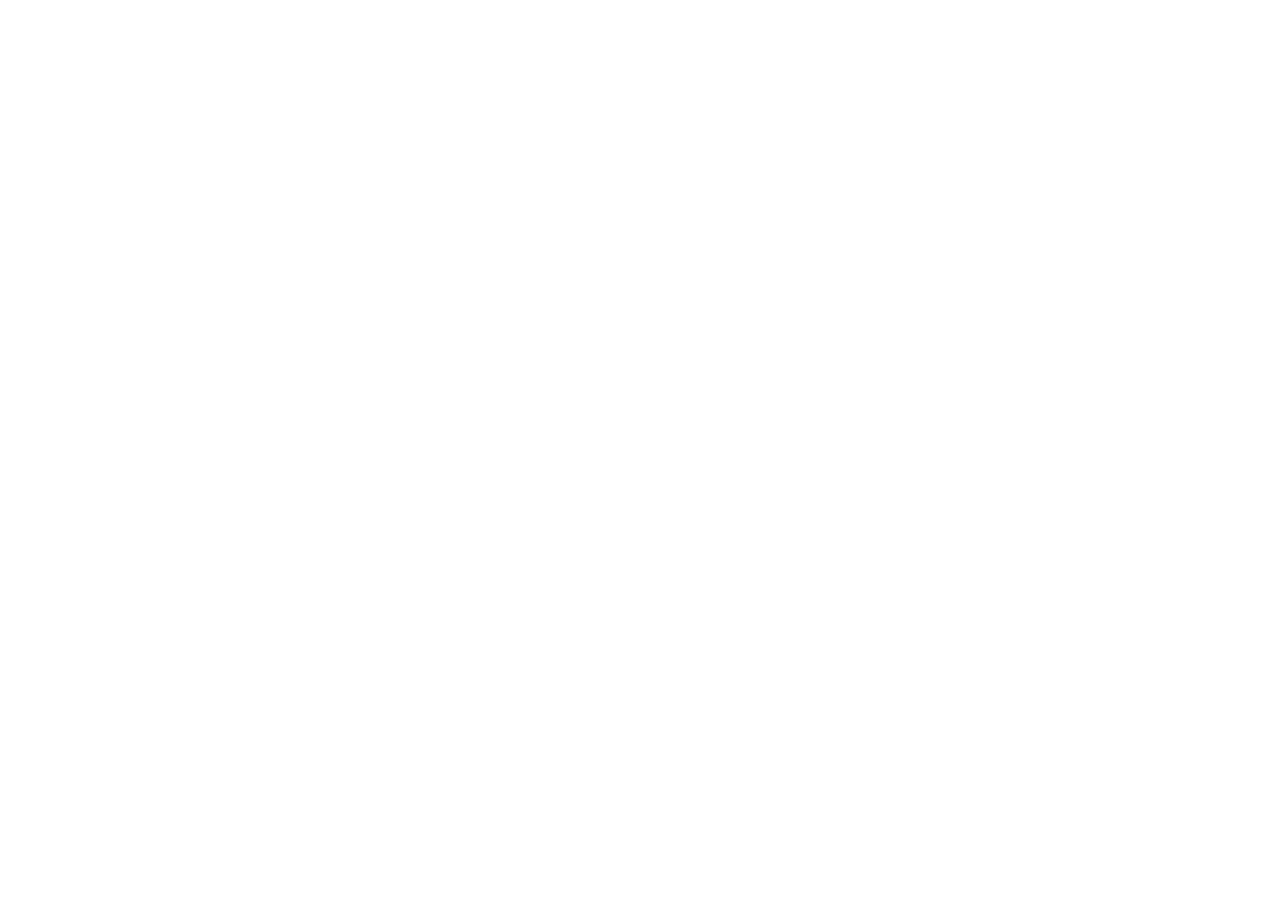
==== index.html @ 8f742b1a "first commit" ====
<!DOCTYPE html>
<html lang="es">
	<head>
		<meta charset="UTF-8">
		<meta name="viewport" content="width=device-width, initial-scale=1" />
		<meta http-equiv="X-UA-Compatible" content="ie=edge" />
		<link rel="stylesheet" href="css/materialize.min.css">
		<link rel="stylesheet" href="css/style.css">
		<title>lyft</title>
	</head>
	<body>
		<script src="js/materialize.min.js"></script>
		<script src="https://code.jquery.com/jquery-3.2.1.min.js"></script>
		<script type="text/javascript" src="js/main.js"></script>
	</body>
</html>
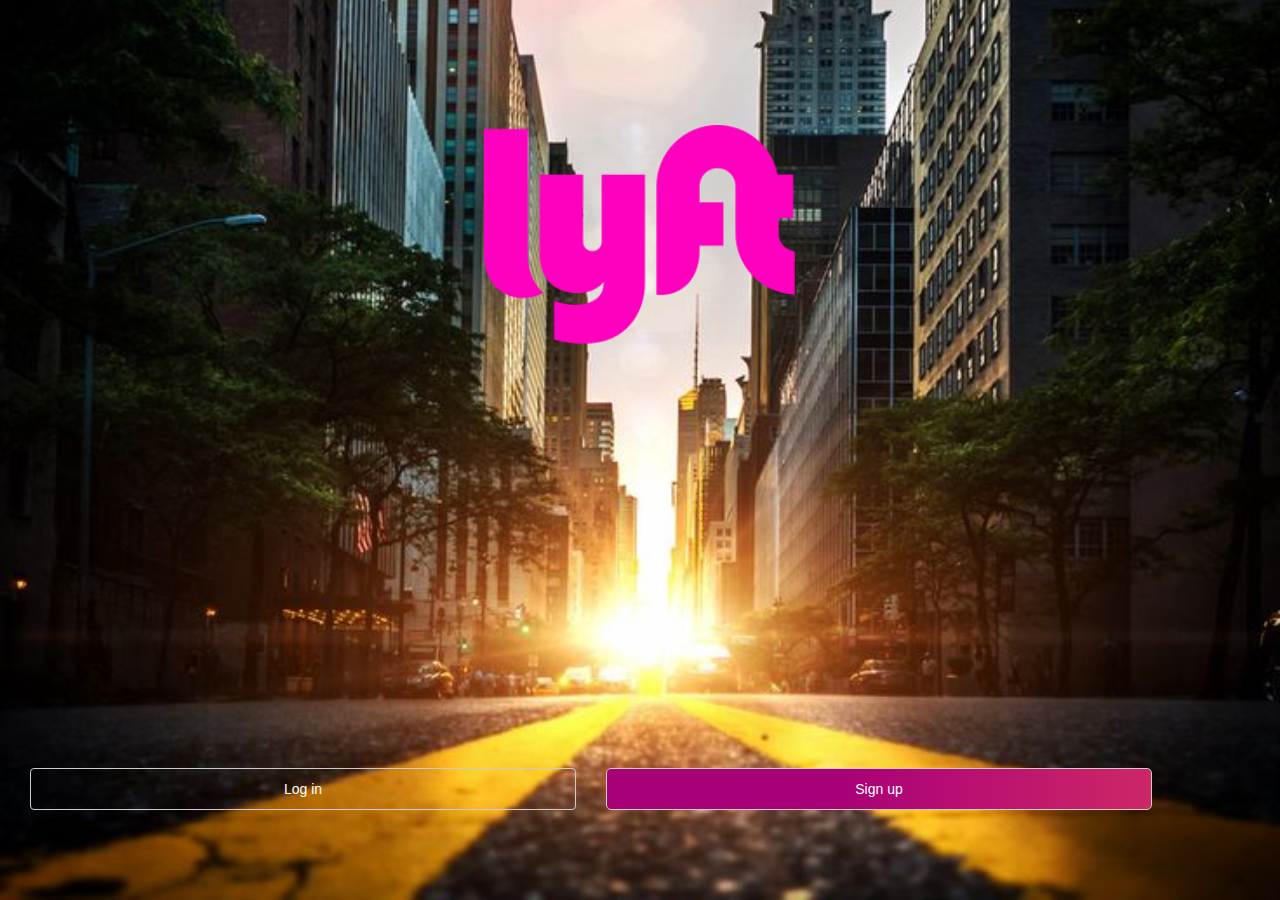
==== commit 33636557: "maquetacion index" ====
--- a/index.html
+++ b/index.html
@@ -4,13 +4,27 @@
 		<meta charset="UTF-8">
 		<meta name="viewport" content="width=device-width, initial-scale=1" />
 		<meta http-equiv="X-UA-Compatible" content="ie=edge" />
-		<link rel="stylesheet" href="css/materialize.min.css">
+		<link 
+					rel="stylesheet" 	href="https://maxcdn.bootstrapcdn.com/bootstrap/3.3.7/css/bootstrap.min.css"/>
 		<link rel="stylesheet" href="css/style.css">
 		<title>lyft</title>
 	</head>
 	<body>
-		<script src="js/materialize.min.js"></script>
+		<section id="index" class="container-fluid">
+			<div>
+				<img  class="img-responsive center-block" src="assets/img/lyft_logo.png" alt="logo">
+			</div>
+			<article class="row position center-block">
+				<div class="col-xs-6 col-md-6">
+					<a href="#" class="btn btn-default log">Log in</a>
+				</div>
+				<div class="col-xs-6 col-md-6">
+					<a href="#" class="btn btn-default sign">Sign up</a>
+				</div>
+			</article>
+		</section>
 		<script src="https://code.jquery.com/jquery-3.2.1.min.js"></script>
+		<script src="js/bootstrap.min.js"></script>
 		<script type="text/javascript" src="js/main.js"></script>
 	</body>
 </html>--- a/css/style.css
+++ b/css/style.css
@@ -0,0 +1,30 @@
+#index{
+	background-image: url(../assets/img/img02.jpg);
+	background-repeat: no-repeat;
+	background-size: cover;
+	background-position: bottom;
+	height: 100vh;
+	position: relative;
+}
+.position{
+	position: absolute;
+	bottom: 10%;
+	width: 90%
+}
+#index .img-responsive{
+	width: 25%;
+	margin-top: 10%
+}
+#index .btn{
+	width: 100%;
+	padding: 10px 45px;
+	color: #FFF;
+}
+#index .sign{
+	background: linear-gradient(to right, #a80077 0%,#a80077 43%,#ce2767 100%);
+	border-radius: 5px;
+	color: #fff;
+}
+#index .log{
+	background-color: transparent;
+}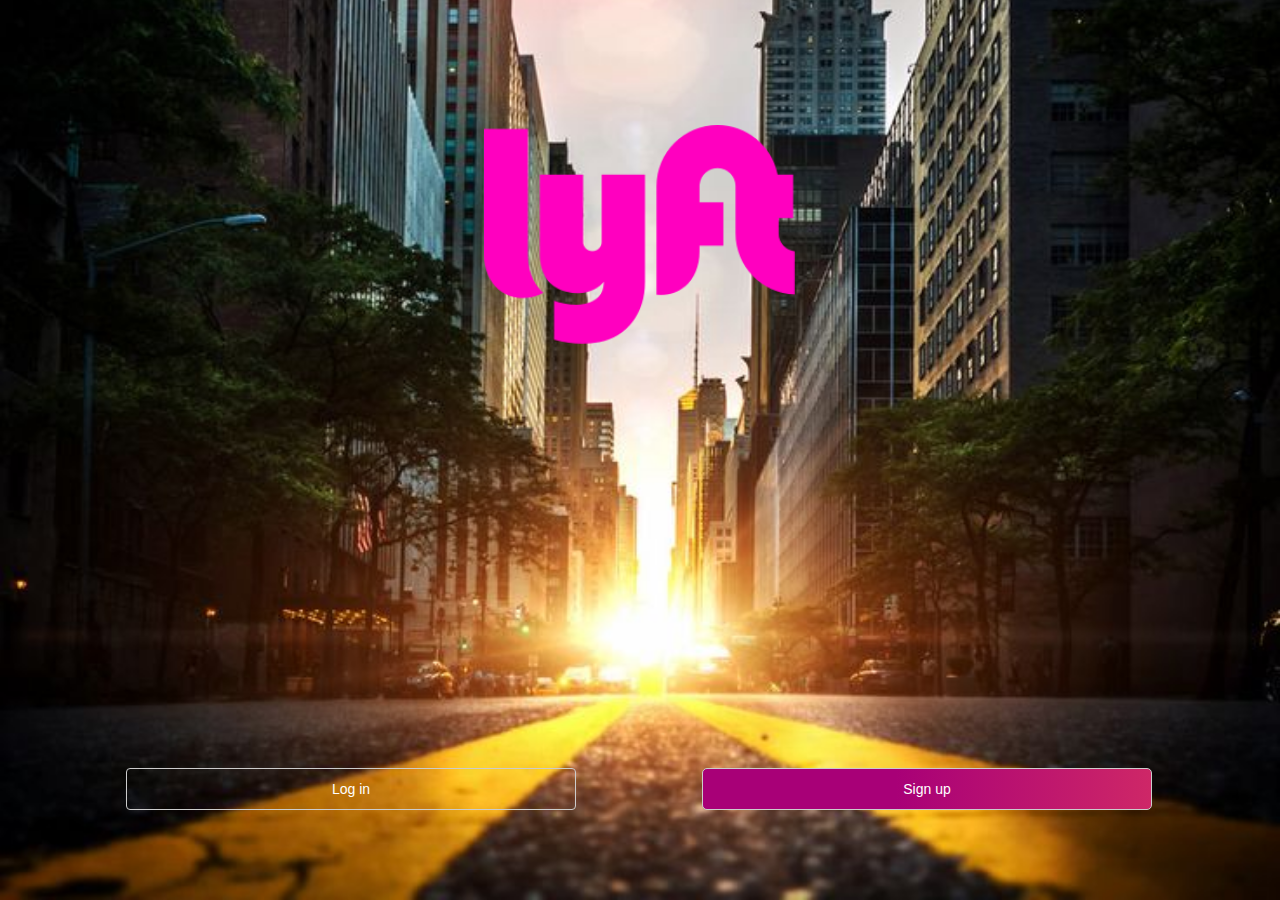
==== commit b2638e16: "maquetacion signup telefono lista" ====
--- a/index.html
+++ b/index.html
@@ -10,16 +10,16 @@
 		<title>lyft</title>
 	</head>
 	<body>
-		<section id="index" class="container-fluid">
+		<section class="container-fluid index position-relative">
 			<div>
 				<img  class="img-responsive center-block" src="assets/img/lyft_logo.png" alt="logo">
 			</div>
-			<article class="row position center-block">
-				<div class="col-xs-6 col-md-6">
+			<article class="row center-block buttons position-absolute">
+				<div class="col-xs-5 col-xs-offset-1 text-center">
 					<a href="#" class="btn btn-default log">Log in</a>
 				</div>
-				<div class="col-xs-6 col-md-6">
-					<a href="#" class="btn btn-default sign">Sign up</a>
+				<div class="col-xs-5 col-xs-offset-1 text-center">
+					<a href="views/signup.html" class="btn btn-default sign">Sign up</a>
 				</div>
 			</article>
 		</section>
--- a/css/style.css
+++ b/css/style.css
@@ -1,30 +1,58 @@
-#index{
+/*general*/
+.position-relative{
+	position: relative;
+}
+.position-absolute{
+	position: absolute;
+}
+.white{
+	color: #fff;
+}
+/*index*/
+.index{
 	background-image: url(../assets/img/img02.jpg);
 	background-repeat: no-repeat;
 	background-size: cover;
 	background-position: bottom;
 	height: 100vh;
-	position: relative;
 }
-.position{
-	position: absolute;
+.buttons{
 	bottom: 10%;
 	width: 90%
 }
-#index .img-responsive{
+.index .img-responsive{
 	width: 25%;
 	margin-top: 10%
 }
-#index .btn{
+.index .btn{
 	width: 100%;
 	padding: 10px 45px;
 	color: #FFF;
 }
-#index .sign{
+.index .sign{
 	background: linear-gradient(to right, #a80077 0%,#a80077 43%,#ce2767 100%);
 	border-radius: 5px;
 	color: #fff;
 }
-#index .log{
+.index .log{
 	background-color: transparent;
-}+}
+/*seccion sign up*/
+.arrow-left{
+	font-size: 2.2em;
+	color: #D806A3;
+	margin-left: -45%;
+
+}
+.signup img{
+	margin-right: 2px;
+	width: 2em;
+}
+.next{
+	background: linear-gradient(to left, #a80077 0%,#a80077 43%,#ce2767 100%);
+	width: 100%;
+	bottom: 0;
+}
+footer section{
+	padding: 3% 0
+}
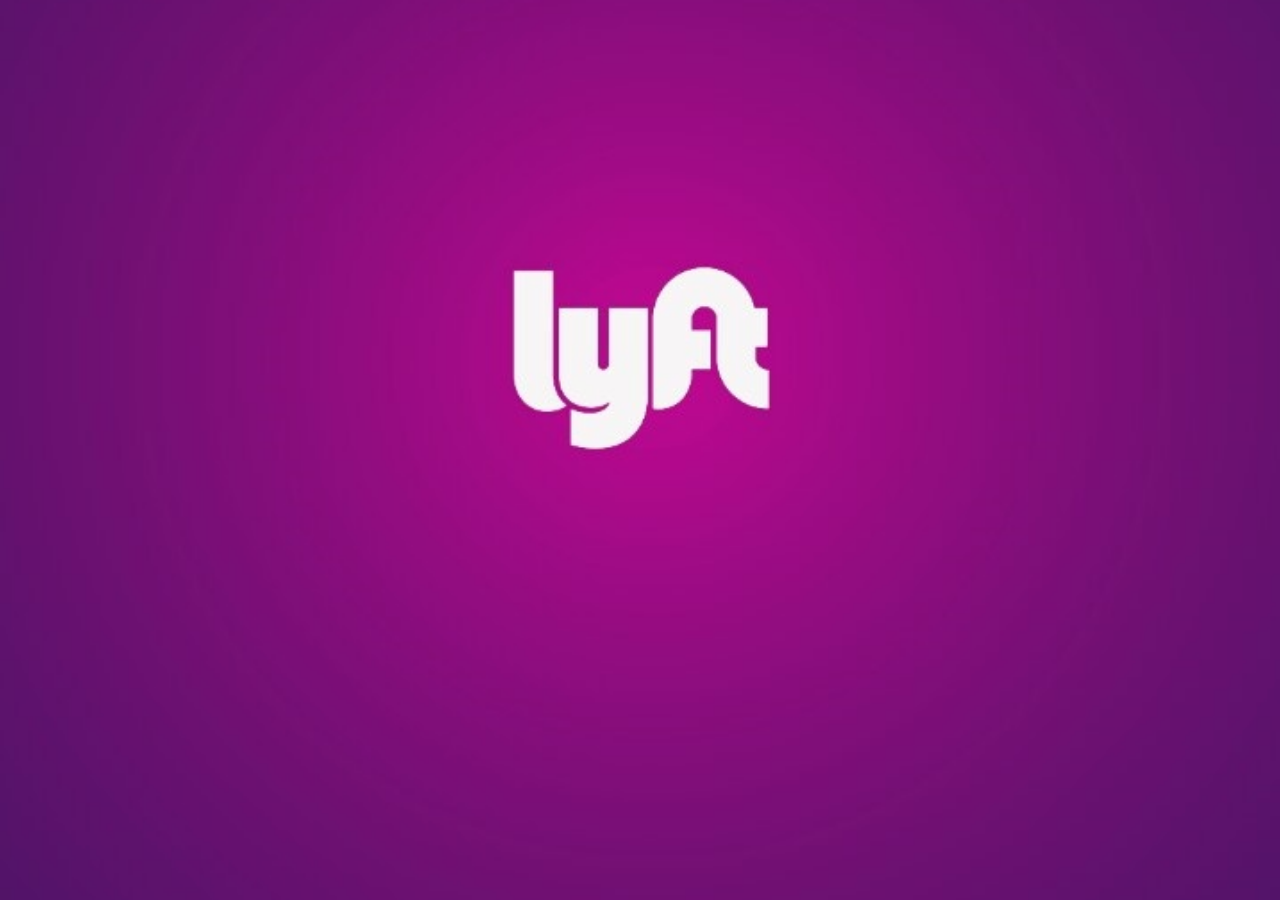
==== commit 72aebb7d: "checkbox" ====
--- a/index.html
+++ b/index.html
@@ -1,30 +1,18 @@
 <!DOCTYPE html>
-<html lang="es">
+<html lang="en">
 	<head>
 		<meta charset="UTF-8">
 		<meta name="viewport" content="width=device-width, initial-scale=1" />
 		<meta http-equiv="X-UA-Compatible" content="ie=edge" />
+		<link type="image/x" rel="shortcut icon" href="assets/img/lyft_logo.ico">
 		<link 
 					rel="stylesheet" 	href="https://maxcdn.bootstrapcdn.com/bootstrap/3.3.7/css/bootstrap.min.css"/>
 		<link rel="stylesheet" href="css/style.css">
-		<title>lyft</title>
+		<title>Lyft</title>
 	</head>
-	<body>
-		<section class="container-fluid index position-relative">
-			<div>
-				<img  class="img-responsive center-block" src="assets/img/lyft_logo.png" alt="logo">
-			</div>
-			<article class="row center-block buttons position-absolute">
-				<div class="col-xs-5 col-xs-offset-1 text-center">
-					<a href="#" class="btn btn-default log">Log in</a>
-				</div>
-				<div class="col-xs-5 col-xs-offset-1 text-center">
-					<a href="views/signup.html" class="btn btn-default sign">Sign up</a>
-				</div>
-			</article>
-		</section>
+	<body class="index">
 		<script src="https://code.jquery.com/jquery-3.2.1.min.js"></script>
 		<script src="js/bootstrap.min.js"></script>
-		<script type="text/javascript" src="js/main.js"></script>
+		<script type="text/javascript" src="js/main-home.js"></script>
 	</body>
 </html>--- a/css/style.css
+++ b/css/style.css
@@ -10,32 +10,44 @@
 }
 /*index*/
 .index{
-	background-image: url(../assets/img/img02.jpg);
+	background-image: url(../assets/img/lyft.jpg);
 	background-repeat: no-repeat;
 	background-size: cover;
-	background-position: bottom;
+	background-position: center;
+	height: 100vh;
+}
+
+/*home*/
+.home{
+	background: url(../assets/img/road.gif);
+	background-repeat: no-repeat;
+	background-size:cover;
+	background-position: center;
 	height: 100vh;
 }
 .buttons{
 	bottom: 10%;
 	width: 90%
 }
-.index .img-responsive{
+.home .img-responsive{
 	width: 25%;
 	margin-top: 10%
 }
-.index .btn{
+.home .btn{
 	width: 100%;
 	padding: 10px 45px;
 	color: #FFF;
 }
-.index .sign{
+.home .sign{
 	background: linear-gradient(to right, #a80077 0%,#a80077 43%,#ce2767 100%);
 	border-radius: 5px;
 	color: #fff;
 }
-.index .log{
+.home .log{
 	background-color: transparent;
+	color: #FF00BF;
+	border-radius: 5px;
+	font-weight:600;
 }
 /*seccion sign up*/
 .arrow-left{
@@ -56,3 +68,27 @@
 footer section{
 	padding: 3% 0
 }
+/*form sign*/
+.input-group .input-group-addon{
+	background-color: transparent;
+}
+.stylish-input-group .form-control{
+	border-left:0; 
+	box-shadow: 0 0 0; 
+	border-color:#ccc;
+}
+.stylish-input-group{
+	border:0;
+	background:transparent;
+}
+.input-left{
+	border-right: 0;
+}
+.input-group .input-left{
+	display: flex;
+	flex-wrap: nowrap;
+} 
+.two-fields .input-group {
+	width:100%;
+
+}
